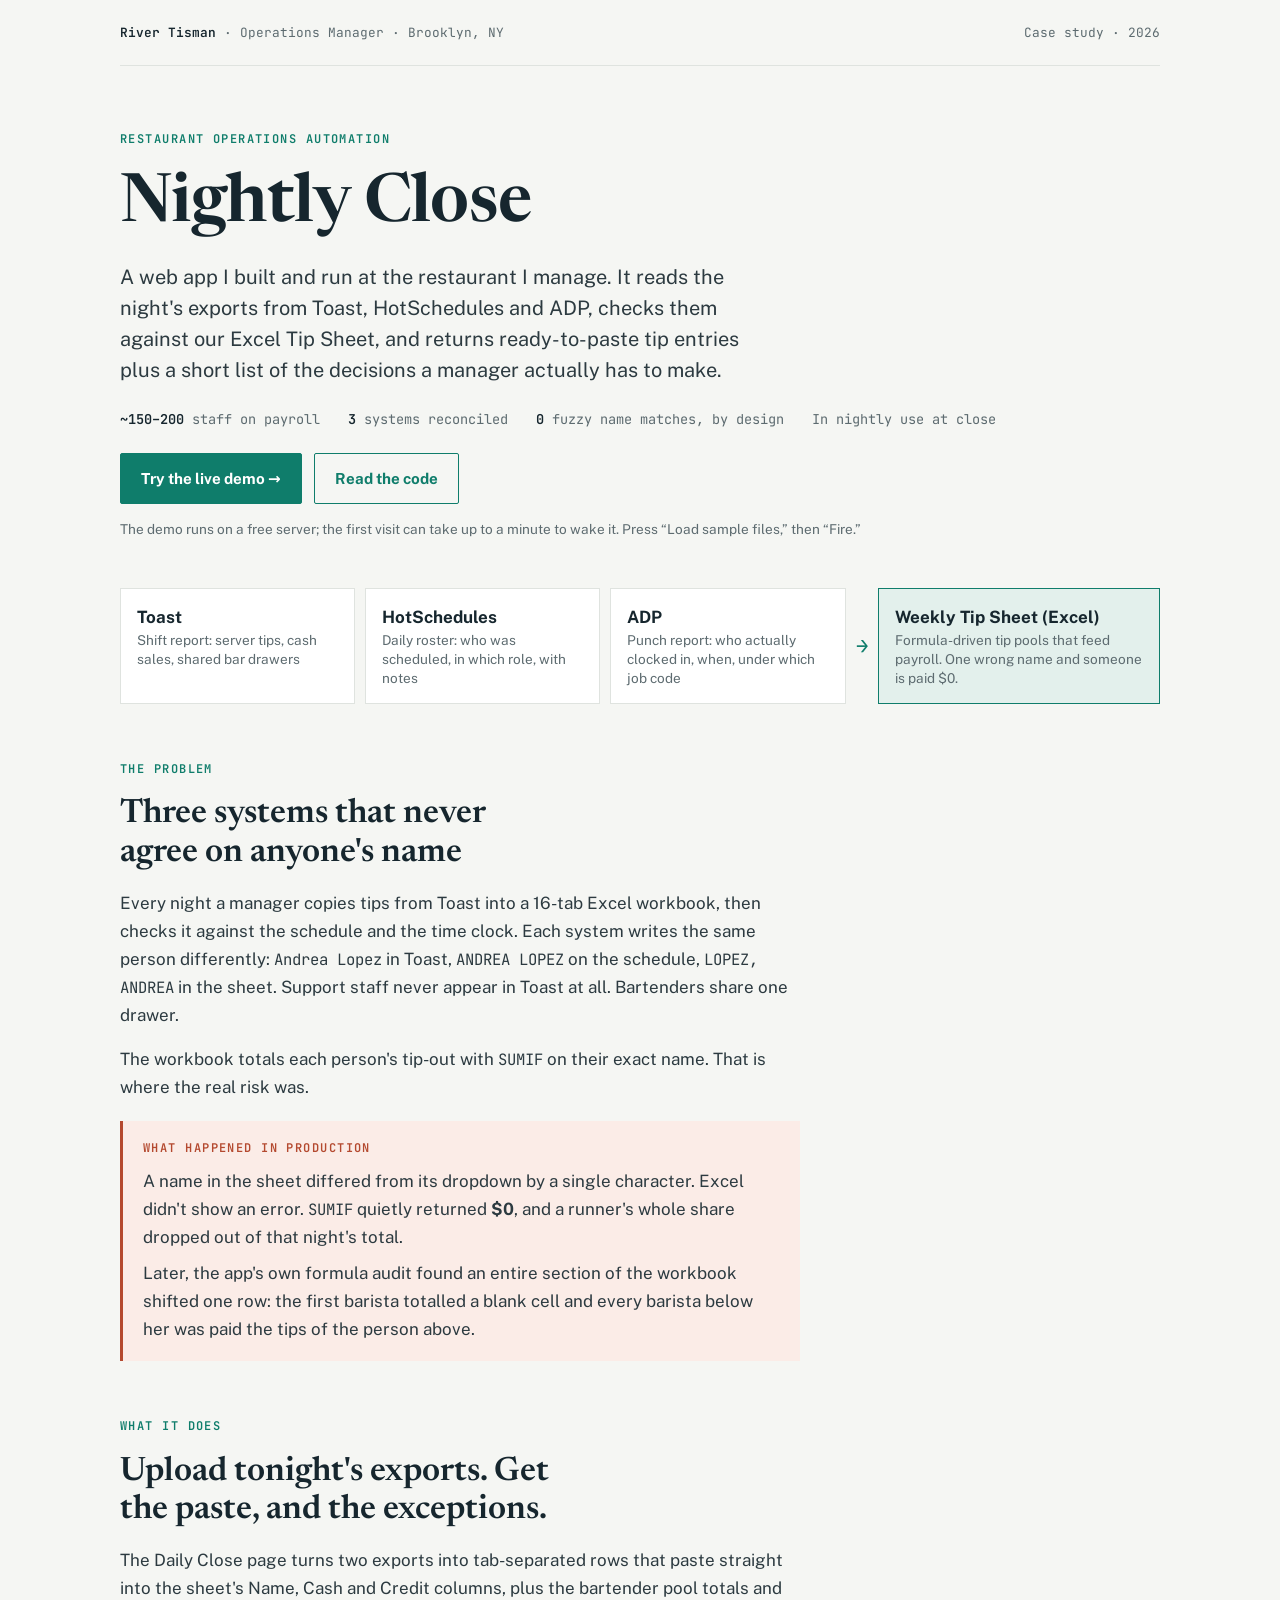
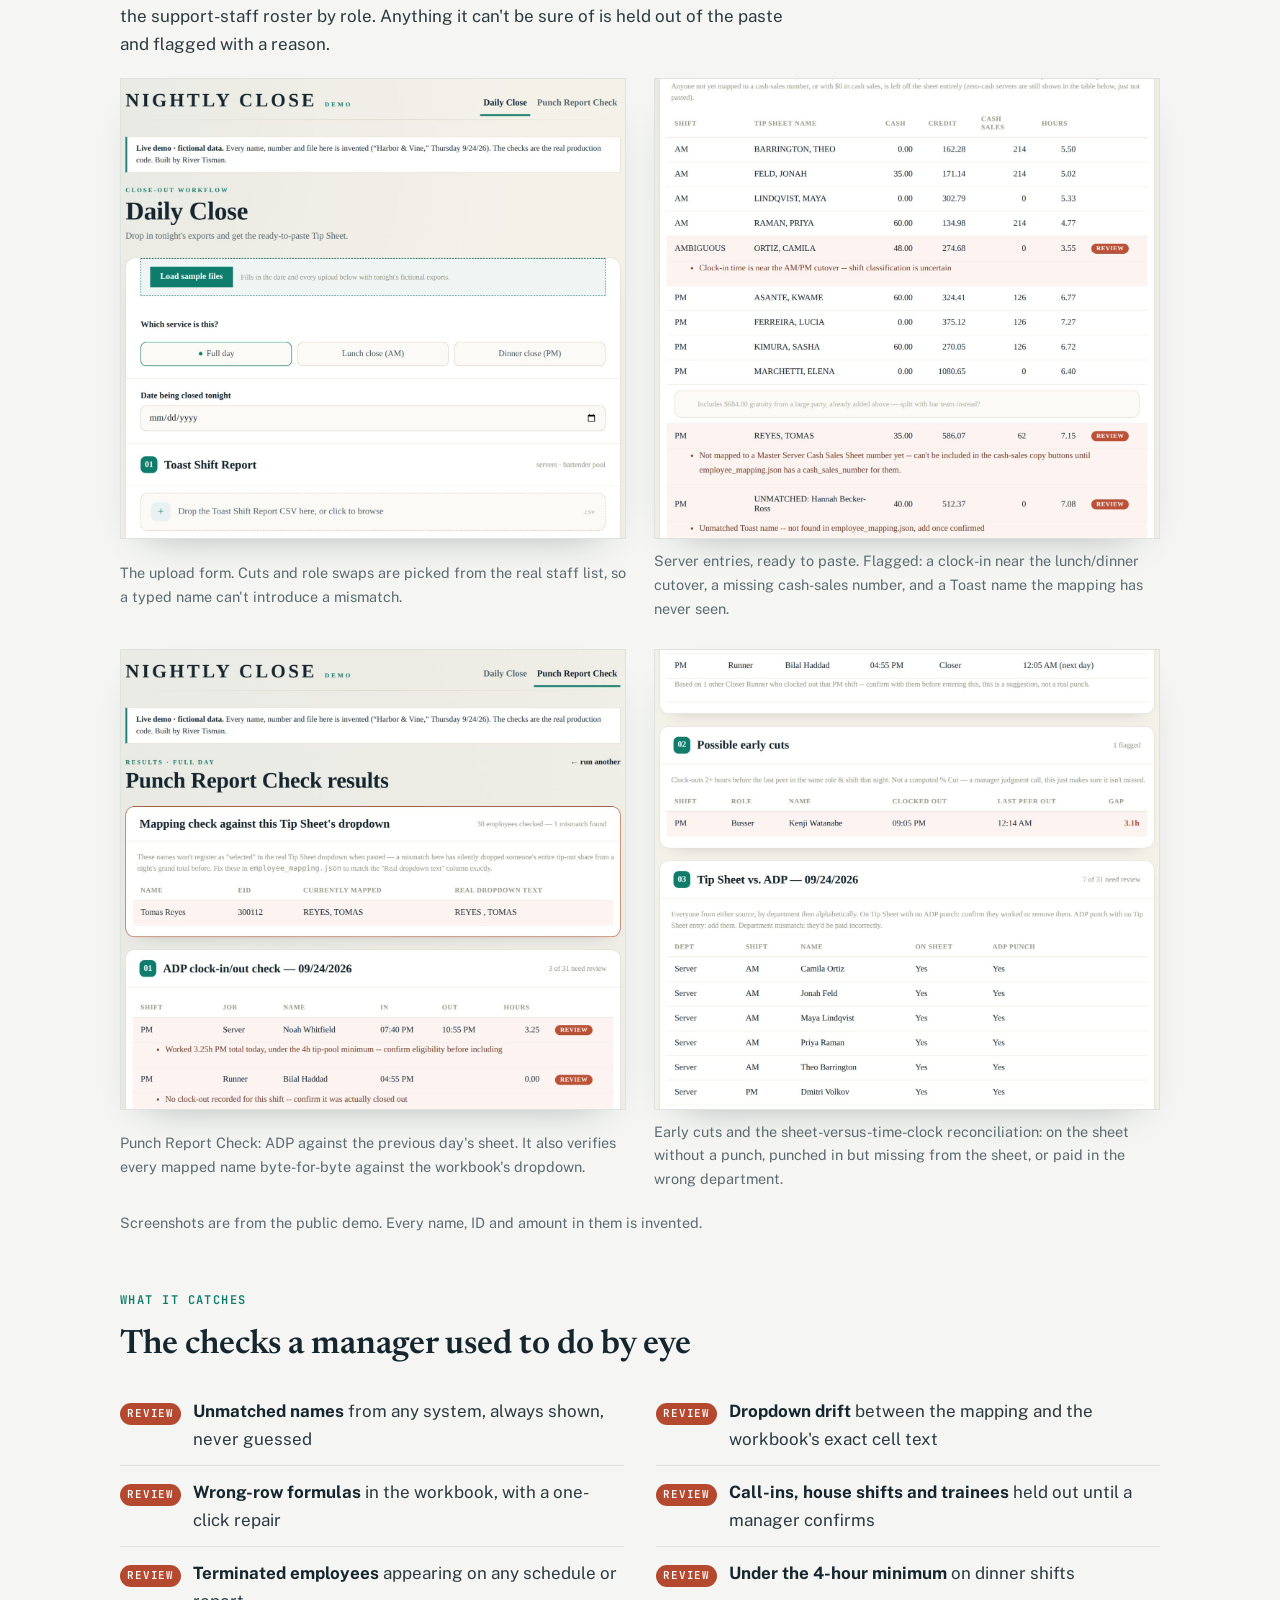
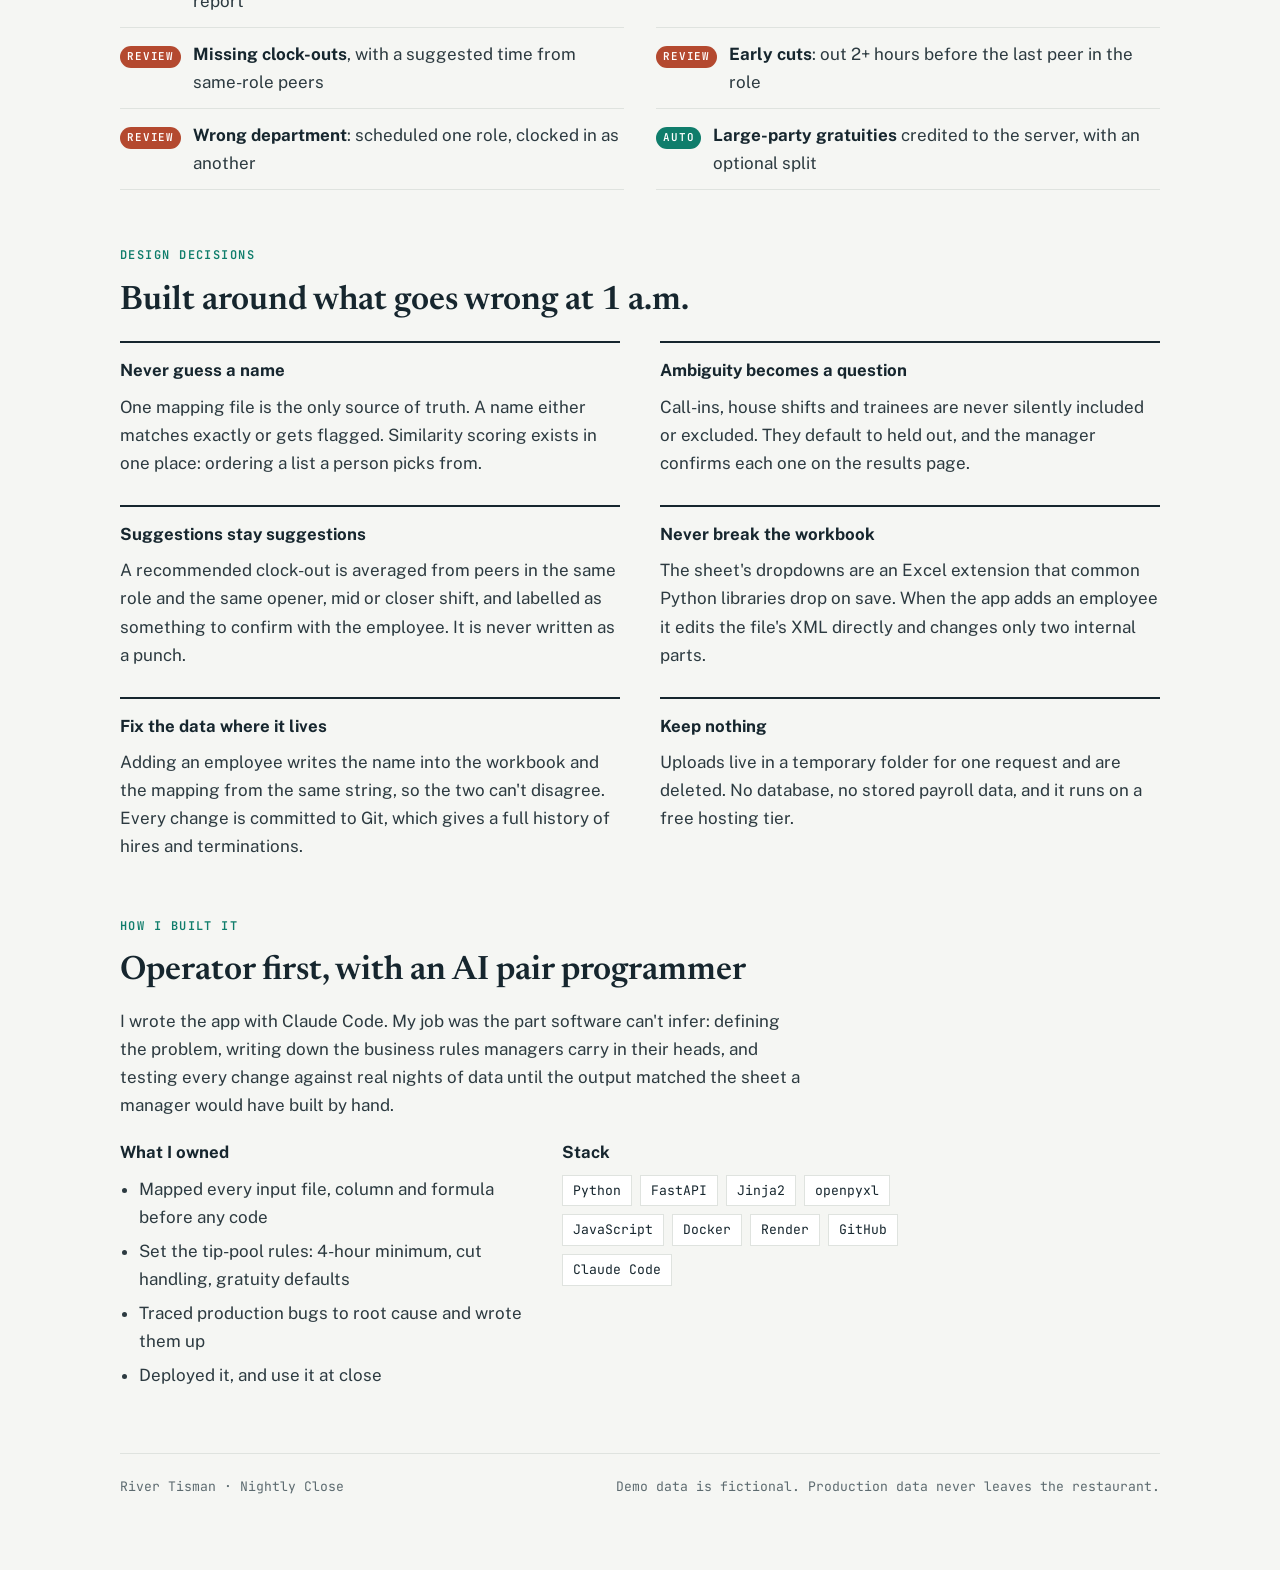
==== index.html @ f4ee2cba "Add Nightly Close case study page Co-Authored-By: Claude Opus 5.5 <noreply@anthropic.com> Claude-Ses" ====
<!doctype html>
<html lang="en">
<head>
<meta charset="utf-8">
<meta name="viewport" content="width=device-width, initial-scale=1">
<title>River Tisman</title>
<meta http-equiv="refresh" content="0; url=/nightly-close/">
<link rel="canonical" href="https://rivertisman.github.io/nightly-close/">
</head>
<body style="font-family:system-ui,sans-serif;padding:24px">
<p><a href="/nightly-close/">Nightly Close: case study by River Tisman</a></p>
</body>
</html>
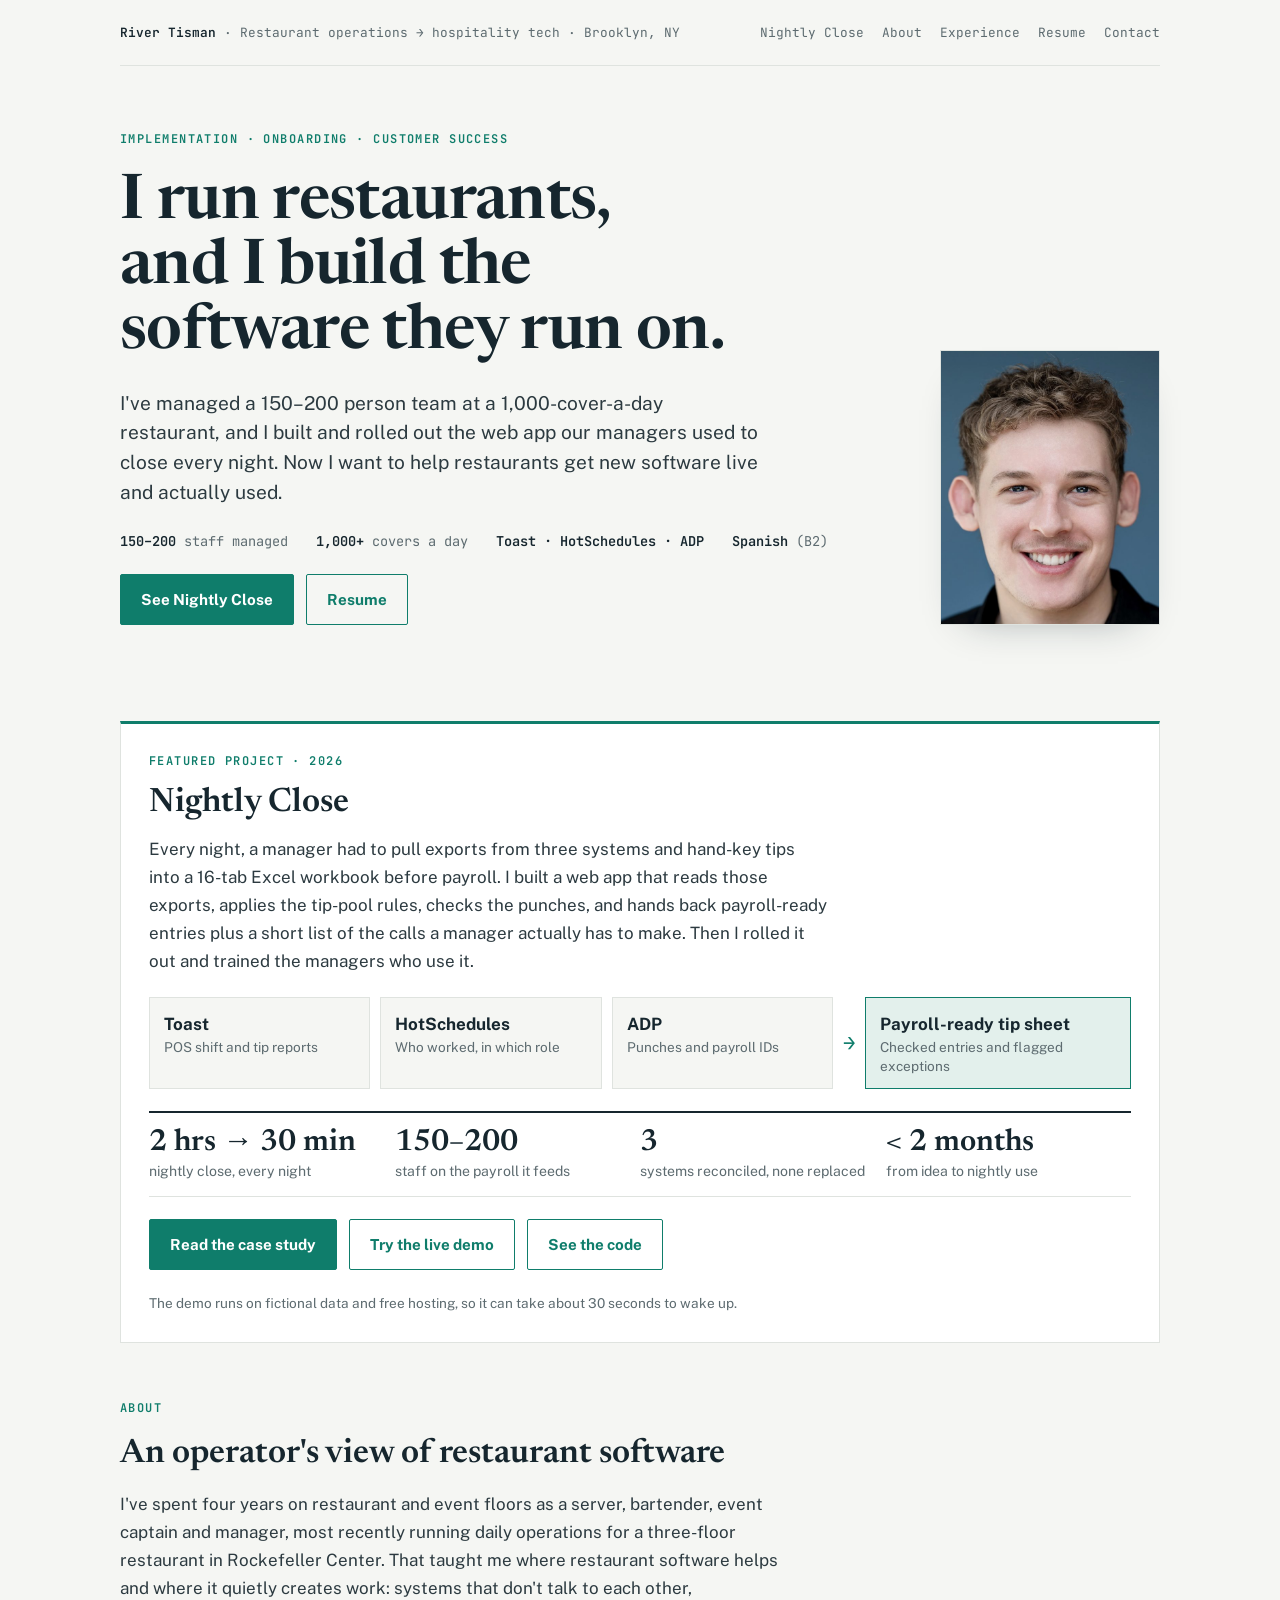
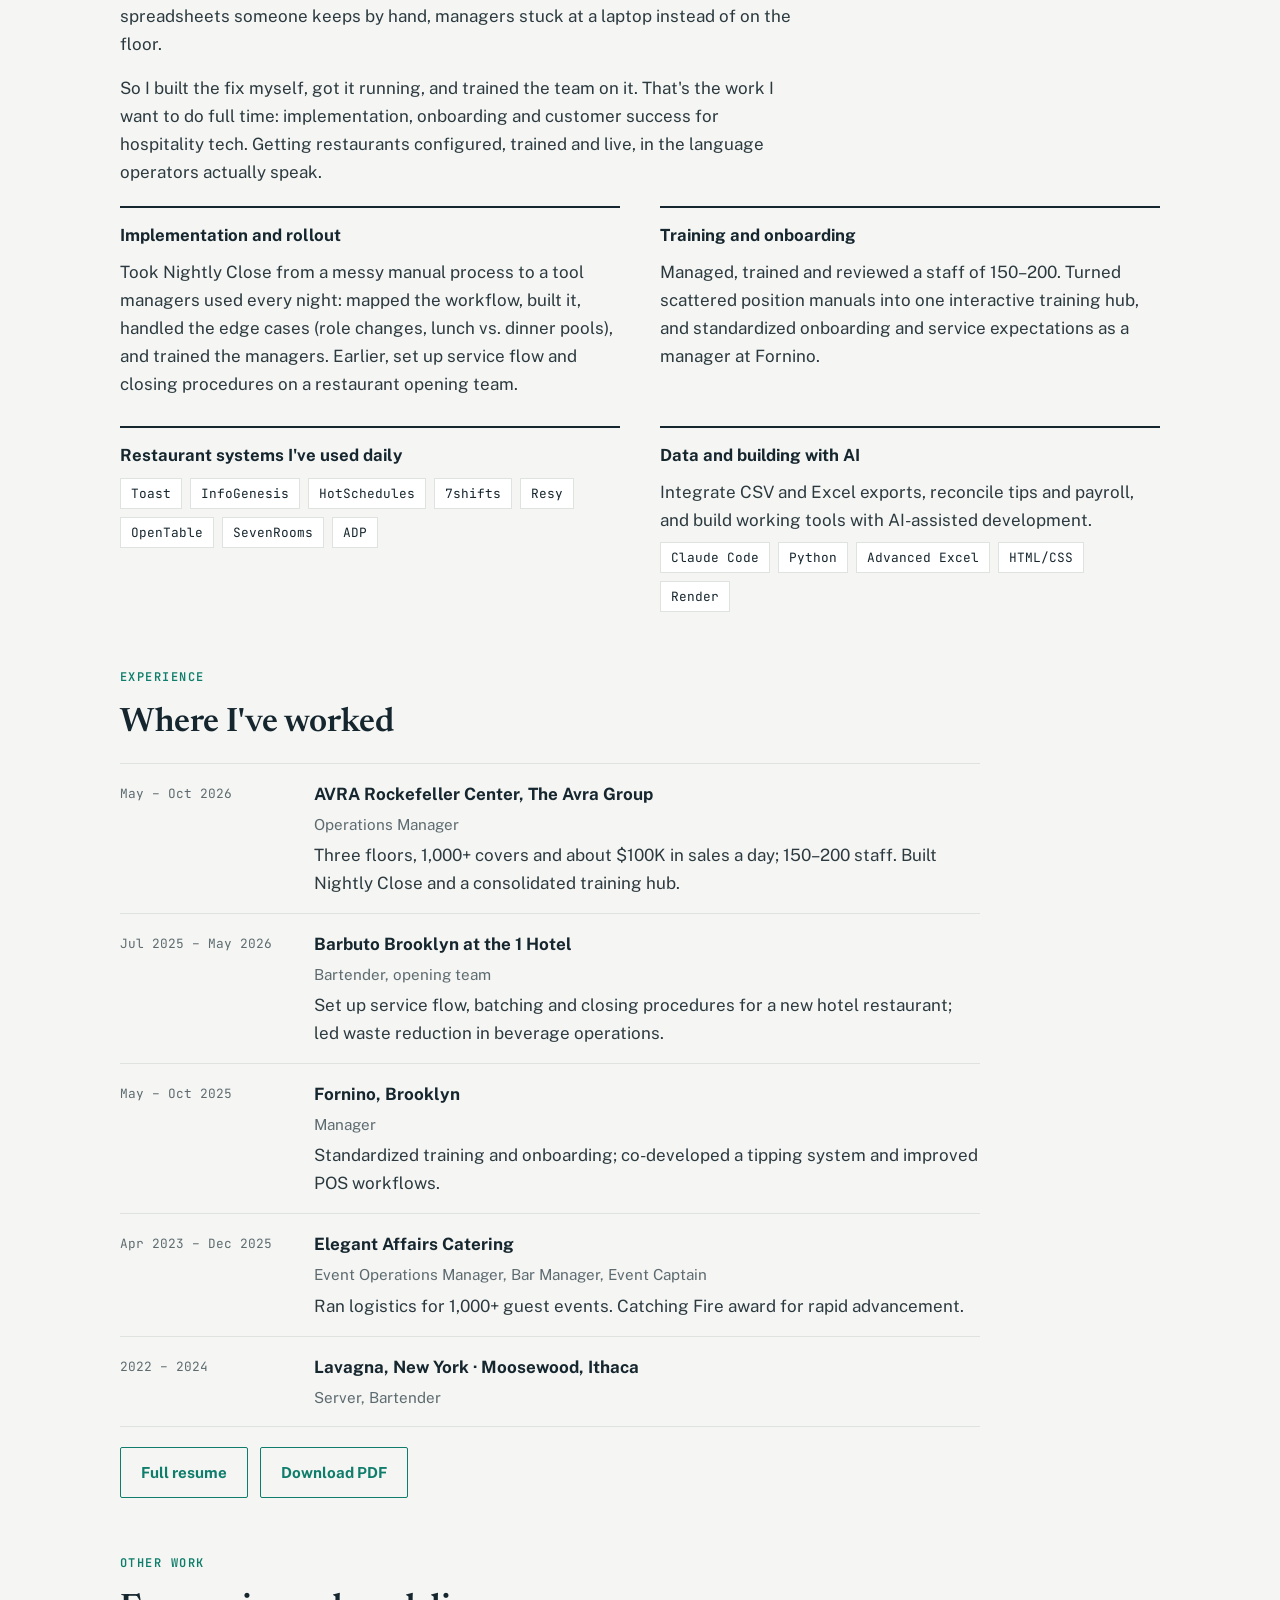
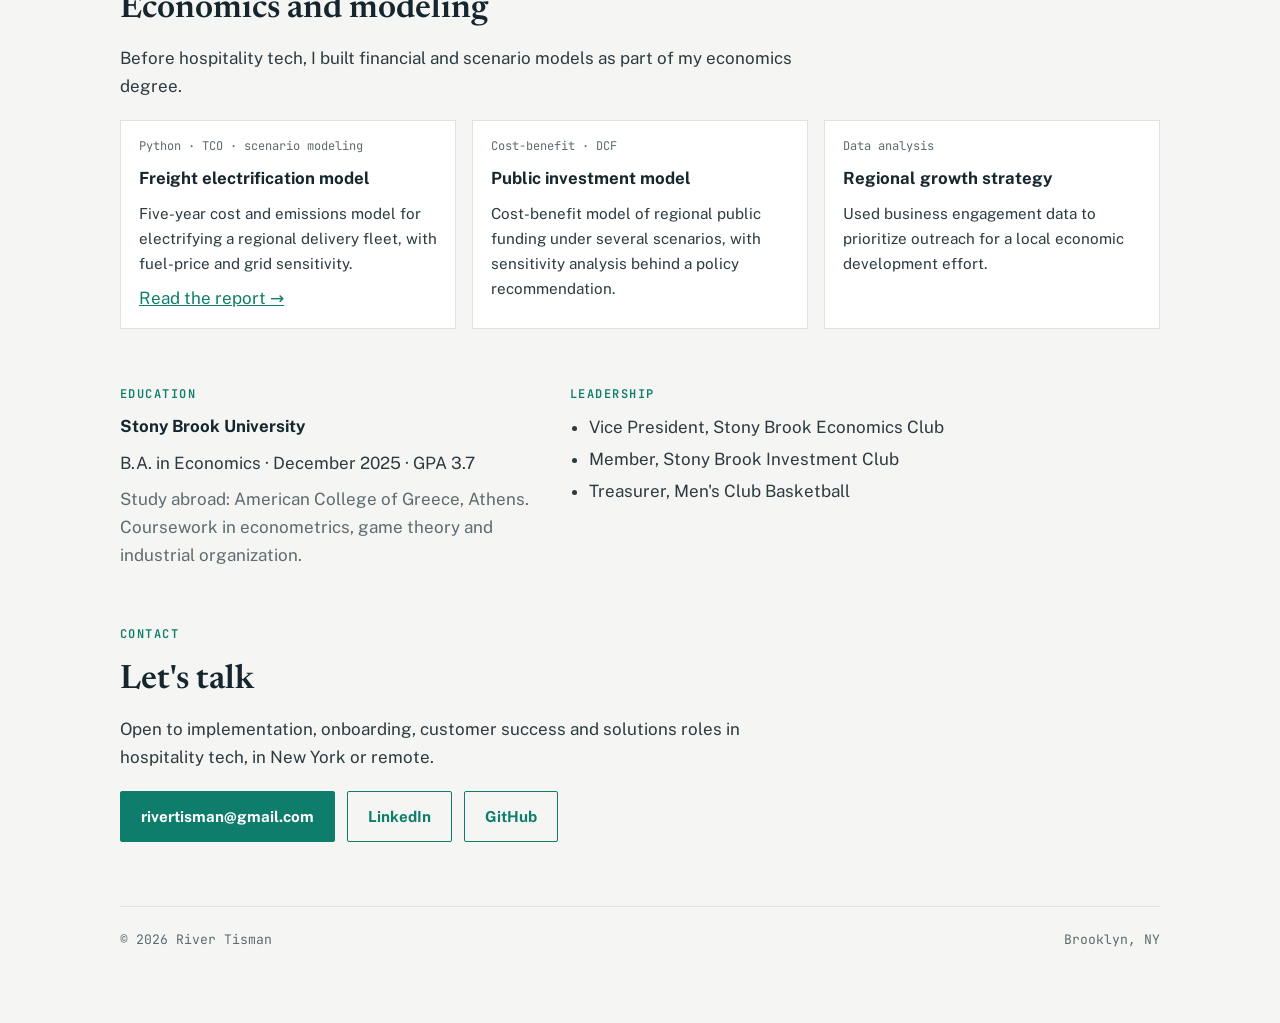
==== commit f0987e45: "Relaunch rivertisman.com for hospitality tech New homepage featuring Nightly Close, condensed experi" ====
--- a/index.html
+++ b/index.html
@@ -2,12 +2,208 @@
 <html lang="en">
 <head>
 <meta charset="utf-8">
-<meta name="viewport" content="width=device-width, initial-scale=1">
-<title>River Tisman</title>
-<meta http-equiv="refresh" content="0; url=/nightly-close/">
-<link rel="canonical" href="https://rivertisman.github.io/nightly-close/">
+<meta name="viewport" content="width=device-width, initial-scale=1, viewport-fit=cover">
+<title>River Tisman · Hospitality tech implementation</title>
+<meta name="description" content="River Tisman: restaurant operations manager who builds the software the team runs on. Featured project: Nightly Close, which ties Toast, HotSchedules and ADP to automate the nightly close and payroll.">
+<meta name="author" content="River Tisman">
+<link rel="canonical" href="https://rivertisman.com/">
+<meta property="og:title" content="River Tisman · Hospitality tech implementation">
+<meta property="og:description" content="Restaurant operator who builds the software the floor runs on. Featured: Nightly Close (Toast + HotSchedules + ADP, 2 hours to 30 minutes).">
+<meta property="og:type" content="website">
+<meta property="og:url" content="https://rivertisman.com/">
+<meta property="og:image" content="https://rivertisman.com/nightly-close/img/og.jpg">
+<meta name="twitter:card" content="summary_large_image">
+<link rel="icon" href="data:image/svg+xml,%3Csvg xmlns='http://www.w3.org/2000/svg' viewBox='0 0 32 32'%3E%3Crect width='32' height='32' rx='6' fill='%230f7d6b'/%3E%3Ctext x='16' y='22' font-family='Georgia,serif' font-size='16' font-weight='700' text-anchor='middle' fill='white'%3ERT%3C/text%3E%3C/svg%3E">
+<link rel="preconnect" href="https://fonts.googleapis.com">
+<link rel="stylesheet" href="https://fonts.googleapis.com/css2?family=Newsreader:opsz,wght@6..72,500;6..72,600&family=Public+Sans:wght@400;500;600;700&family=JetBrains+Mono:wght@400;600&display=swap">
+<link rel="stylesheet" href="/assets/site.css">
 </head>
-<body style="font-family:system-ui,sans-serif;padding:24px">
-<p><a href="/nightly-close/">Nightly Close: case study by River Tisman</a></p>
+<body>
+<div class="wrap">
+  <div class="masthead">
+    <a class="home" href="/"><strong>River Tisman</strong> · Restaurant operations → hospitality tech · Brooklyn, NY</a>
+    <nav aria-label="Sections">
+      <a href="#nightly-close">Nightly Close</a>
+      <a href="#about">About</a>
+      <a href="#experience">Experience</a>
+      <a href="/resume.html">Resume</a>
+      <a href="#contact">Contact</a>
+    </nav>
+  </div>
+
+  <header class="hero">
+    <div class="hero-text">
+      <span class="label">Implementation · Onboarding · Customer success</span>
+      <h1>I run restaurants, and I build the software they run on.</h1>
+      <p class="lede">I've managed a 150–200 person team at a 1,000-cover-a-day restaurant, and I built and rolled out the web app our managers used to close every night. Now I want to help restaurants get new software live and actually used.</p>
+      <div class="facts">
+        <span><b>150–200</b> staff managed</span>
+        <span><b>1,000+</b> covers a day</span>
+        <span><b>Toast · HotSchedules · ADP</b></span>
+        <span><b>Spanish</b> (B2)</span>
+      </div>
+      <div class="actions">
+        <a class="btn primary" href="#nightly-close">See Nightly Close</a>
+        <a class="btn secondary" href="/resume.html">Resume</a>
+      </div>
+    </div>
+    <figure class="portrait">
+      <img src="/img/profile.jpg" alt="River Tisman" width="640" height="960">
+    </figure>
+  </header>
+
+  <section id="nightly-close" aria-labelledby="nc-title">
+    <div class="feature">
+      <div class="col" style="display:grid;gap:12px">
+        <span class="label">Featured project · 2026</span>
+        <h2 id="nc-title">Nightly Close</h2>
+        <p>Every night, a manager had to pull exports from three systems and hand-key tips into a 16-tab Excel workbook before payroll. I built a web app that reads those exports, applies the tip-pool rules, checks the punches, and hands back payroll-ready entries plus a short list of the calls a manager actually has to make. Then I rolled it out and trained the managers who use it.</p>
+      </div>
+      <div class="pipeline" aria-label="Data flow: Toast, HotSchedules and ADP into the payroll tip sheet">
+        <div class="src"><div class="sys">Toast</div><div class="what">POS shift and tip reports</div></div>
+        <div class="src"><div class="sys">HotSchedules</div><div class="what">Who worked, in which role</div></div>
+        <div class="src"><div class="sys">ADP</div><div class="what">Punches and payroll IDs</div></div>
+        <div class="arrow" aria-hidden="true">→</div>
+        <div class="dest"><div class="sys">Payroll-ready tip sheet</div><div class="what">Checked entries and flagged exceptions</div></div>
+      </div>
+      <div class="stats">
+        <div><b>2 hrs → 30 min</b><span>nightly close, every night</span></div>
+        <div><b>150–200</b><span>staff on the payroll it feeds</span></div>
+        <div><b>3</b><span>systems reconciled, none replaced</span></div>
+        <div><b>&lt; 2 months</b><span>from idea to nightly use</span></div>
+      </div>
+      <div class="actions">
+        <a class="btn primary" href="/nightly-close/">Read the case study</a>
+        <a class="btn secondary" href="https://nightly-close-demo.onrender.com" target="_blank" rel="noopener">Try the live demo</a>
+        <a class="btn secondary" href="https://github.com/RiverTisman/nightly-close-demo" target="_blank" rel="noopener">See the code</a>
+      </div>
+      <p class="muted" style="font-size:0.85rem">The demo runs on fictional data and free hosting, so it can take about 30 seconds to wake up.</p>
+    </div>
+  </section>
+
+  <section id="about" aria-labelledby="about-title">
+    <div class="col">
+      <span class="label">About</span>
+      <h2 id="about-title">An operator's view of restaurant software</h2>
+      <p>I've spent four years on restaurant and event floors as a server, bartender, event captain and manager, most recently running daily operations for a three-floor restaurant in Rockefeller Center. That taught me where restaurant software helps and where it quietly creates work: systems that don't talk to each other, spreadsheets someone keeps by hand, managers stuck at a laptop instead of on the floor.</p>
+      <p>So I built the fix myself, got it running, and trained the team on it. That's the work I want to do full time: implementation, onboarding and customer success for hospitality tech. Getting restaurants configured, trained and live, in the language operators actually speak.</p>
+    </div>
+    <div class="bring">
+      <div>
+        <h3>Implementation and rollout</h3>
+        <p>Took Nightly Close from a messy manual process to a tool managers used every night: mapped the workflow, built it, handled the edge cases (role changes, lunch vs. dinner pools), and trained the managers. Earlier, set up service flow and closing procedures on a restaurant opening team.</p>
+      </div>
+      <div>
+        <h3>Training and onboarding</h3>
+        <p>Managed, trained and reviewed a staff of 150–200. Turned scattered position manuals into one interactive training hub, and standardized onboarding and service expectations as a manager at Fornino.</p>
+      </div>
+      <div>
+        <h3>Restaurant systems I've used daily</h3>
+        <div class="stack"><span>Toast</span><span>InfoGenesis</span><span>HotSchedules</span><span>7shifts</span><span>Resy</span><span>OpenTable</span><span>SevenRooms</span><span>ADP</span></div>
+      </div>
+      <div>
+        <h3>Data and building with AI</h3>
+        <p>Integrate CSV and Excel exports, reconcile tips and payroll, and build working tools with AI-assisted development.</p>
+        <div class="stack"><span>Claude Code</span><span>Python</span><span>Advanced Excel</span><span>HTML/CSS</span><span>Render</span></div>
+      </div>
+    </div>
+  </section>
+
+  <section id="experience" aria-labelledby="exp-title">
+    <div class="col">
+      <span class="label">Experience</span>
+      <h2 id="exp-title">Where I've worked</h2>
+    </div>
+    <ul class="jobs">
+      <li>
+        <span class="when">May – Oct 2026</span>
+        <div class="what"><b>AVRA Rockefeller Center, The Avra Group</b><span class="role">Operations Manager</span><p>Three floors, 1,000+ covers and about $100K in sales a day; 150–200 staff. Built Nightly Close and a consolidated training hub.</p></div>
+      </li>
+      <li>
+        <span class="when">Jul 2025 – May 2026</span>
+        <div class="what"><b>Barbuto Brooklyn at the 1 Hotel</b><span class="role">Bartender, opening team</span><p>Set up service flow, batching and closing procedures for a new hotel restaurant; led waste reduction in beverage operations.</p></div>
+      </li>
+      <li>
+        <span class="when">May – Oct 2025</span>
+        <div class="what"><b>Fornino, Brooklyn</b><span class="role">Manager</span><p>Standardized training and onboarding; co-developed a tipping system and improved POS workflows.</p></div>
+      </li>
+      <li>
+        <span class="when">Apr 2023 – Dec 2025</span>
+        <div class="what"><b>Elegant Affairs Catering</b><span class="role">Event Operations Manager, Bar Manager, Event Captain</span><p>Ran logistics for 1,000+ guest events. Catching Fire award for rapid advancement.</p></div>
+      </li>
+      <li>
+        <span class="when">2022 – 2024</span>
+        <div class="what"><b>Lavagna, New York · Moosewood, Ithaca</b><span class="role">Server, Bartender</span></div>
+      </li>
+    </ul>
+    <div class="actions">
+      <a class="btn secondary" href="/resume.html">Full resume</a>
+      <a class="btn secondary" href="/River-Tisman-Resume.pdf" download>Download PDF</a>
+    </div>
+  </section>
+
+  <section id="other-work" aria-labelledby="other-title">
+    <div class="col">
+      <span class="label">Other work</span>
+      <h2 id="other-title">Economics and modeling</h2>
+      <p>Before hospitality tech, I built financial and scenario models as part of my economics degree.</p>
+    </div>
+    <div class="cards">
+      <div>
+        <span class="tag">Python · TCO · scenario modeling</span>
+        <h3>Freight electrification model</h3>
+        <p>Five-year cost and emissions model for electrifying a regional delivery fleet, with fuel-price and grid sensitivity.</p>
+        <a href="/oatly-freight-model.html">Read the report →</a>
+      </div>
+      <div>
+        <span class="tag">Cost-benefit · DCF</span>
+        <h3>Public investment model</h3>
+        <p>Cost-benefit model of regional public funding under several scenarios, with sensitivity analysis behind a policy recommendation.</p>
+      </div>
+      <div>
+        <span class="tag">Data analysis</span>
+        <h3>Regional growth strategy</h3>
+        <p>Used business engagement data to prioritize outreach for a local economic development effort.</p>
+      </div>
+    </div>
+  </section>
+
+  <section id="education" aria-labelledby="edu-title">
+    <div class="two">
+      <div>
+        <span class="label">Education</span>
+        <h3 id="edu-title">Stony Brook University</h3>
+        <p>B.A. in Economics · December 2025 · GPA 3.7</p>
+        <p class="muted">Study abroad: American College of Greece, Athens. Coursework in econometrics, game theory and industrial organization.</p>
+      </div>
+      <div>
+        <span class="label">Leadership</span>
+        <ul>
+          <li>Vice President, Stony Brook Economics Club</li>
+          <li>Member, Stony Brook Investment Club</li>
+          <li>Treasurer, Men's Club Basketball</li>
+        </ul>
+      </div>
+    </div>
+  </section>
+
+  <section id="contact" aria-labelledby="contact-title">
+    <div class="col">
+      <span class="label">Contact</span>
+      <h2 id="contact-title">Let's talk</h2>
+      <p>Open to implementation, onboarding, customer success and solutions roles in hospitality tech, in New York or remote.</p>
+    </div>
+    <div class="actions">
+      <a class="btn primary" href="mailto:rivertisman@gmail.com">rivertisman@gmail.com</a>
+      <a class="btn secondary" href="https://www.linkedin.com/in/rtisman/" target="_blank" rel="noopener">LinkedIn</a>
+      <a class="btn secondary" href="https://github.com/RiverTisman" target="_blank" rel="noopener">GitHub</a>
+    </div>
+  </section>
+
+  <footer>
+    <span>© 2026 River Tisman</span>
+    <span>Brooklyn, NY</span>
+  </footer>
+</div>
 </body>
 </html>
--- a/assets/site.css
+++ b/assets/site.css
@@ -0,0 +1,211 @@
+/* Shared styles for rivertisman.com. Same tokens and type as the Nightly Close case study. */
+:root {
+  --paper: #f5f6f3;
+  --surface: #ffffff;
+  --ink: #16262e;
+  --body: #2c3a40;
+  --muted: #5d6b70;
+  --rule: #dfe3df;
+  --accent: #0f7d6b;
+  --accent-soft: #e3f0ec;
+  --flag: #b4492f;
+  --flag-soft: #fbece7;
+  --font-display: "Newsreader", Georgia, "Times New Roman", serif;
+  --font-body: "Public Sans", system-ui, -apple-system, "Segoe UI", sans-serif;
+  --font-mono: "JetBrains Mono", ui-monospace, "SF Mono", Menlo, Consolas, monospace;
+}
+@media (prefers-color-scheme: dark) {
+  :root:not([data-theme="light"]) {
+    --paper: #10181b; --surface: #172227; --ink: #eef3f1; --body: #c9d4d2; --muted: #8fa09f;
+    --rule: #263439; --accent: #4cc3a8; --accent-soft: #15332d; --flag: #ec8a6f; --flag-soft: #3a2119;
+    color-scheme: dark;
+  }
+}
+:root[data-theme="dark"] {
+  --paper: #10181b; --surface: #172227; --ink: #eef3f1; --body: #c9d4d2; --muted: #8fa09f;
+  --rule: #263439; --accent: #4cc3a8; --accent-soft: #15332d; --flag: #ec8a6f; --flag-soft: #3a2119;
+  color-scheme: dark;
+}
+
+* { box-sizing: border-box; }
+html { scroll-behavior: smooth; }
+body {
+  margin: 0;
+  background: var(--paper);
+  color: var(--body);
+  font-family: var(--font-body);
+  font-size: 1.0625rem;
+  line-height: 1.65;
+  padding-inline: 20px;
+  padding-block: 0 72px;
+}
+.wrap { max-width: 1040px; margin: 0 auto; }
+.col { max-width: 680px; }
+
+h1, h2, h3 { color: var(--ink); text-wrap: balance; margin: 0; }
+h1 { font-family: var(--font-display); font-weight: 600; font-size: clamp(2.4rem, 5.5vw, 3.9rem); line-height: 1.04; letter-spacing: -0.01em; }
+h2 { font-family: var(--font-display); font-weight: 600; font-size: clamp(1.6rem, 3vw, 2.1rem); line-height: 1.15; }
+h3 { font-size: 1.05rem; font-weight: 700; }
+p { margin: 0; }
+a { color: var(--accent); }
+a:focus-visible, button:focus-visible { outline: 2px solid var(--accent); outline-offset: 3px; }
+
+.label {
+  font-family: var(--font-mono);
+  font-size: 0.75rem;
+  letter-spacing: 0.12em;
+  text-transform: uppercase;
+  color: var(--accent);
+  font-weight: 600;
+}
+.muted { color: var(--muted); }
+.mono { font-family: var(--font-mono); font-size: 0.92em; }
+
+/* Masthead */
+.masthead {
+  display: flex; justify-content: space-between; align-items: baseline; gap: 10px 20px; flex-wrap: wrap;
+  padding-block: 22px; border-bottom: 1px solid var(--rule);
+  font-family: var(--font-mono); font-size: 0.8rem; color: var(--muted);
+}
+.masthead strong { color: var(--ink); font-weight: 600; }
+.masthead a.home { color: inherit; text-decoration: none; }
+.masthead nav { display: flex; flex-wrap: wrap; gap: 6px 18px; }
+.masthead nav a { color: var(--muted); text-decoration: none; }
+.masthead nav a:hover { color: var(--accent); }
+
+/* Hero */
+.hero { display: grid; grid-template-columns: minmax(0, 1fr) 220px; gap: 40px; align-items: end; padding-block: 64px 40px; }
+.hero-text { display: grid; gap: 22px; }
+.hero .lede { font-size: 1.2rem; line-height: 1.55; max-width: 640px; }
+.portrait { margin: 0; }
+.portrait img {
+  width: 100%; aspect-ratio: 4 / 5; object-fit: cover; object-position: center 30%; display: block;
+  border: 1px solid var(--rule); background: var(--surface);
+  box-shadow: 0 18px 40px -28px rgba(22, 38, 46, 0.45);
+}
+@media (max-width: 760px) {
+  .hero { grid-template-columns: 1fr; gap: 28px; padding-block: 44px 28px; }
+  .portrait { order: -1; max-width: 140px; }
+}
+.facts { display: flex; flex-wrap: wrap; gap: 10px 28px; font-family: var(--font-mono); font-size: 0.85rem; color: var(--muted); }
+.facts span b { color: var(--ink); font-weight: 600; }
+.actions { display: flex; flex-wrap: wrap; gap: 12px; }
+.btn {
+  display: inline-flex; align-items: center; gap: 8px;
+  padding: 12px 20px; font-weight: 700; font-size: 0.95rem; text-decoration: none;
+  border: 1.5px solid var(--accent); border-radius: 2px; background: none; font-family: inherit; cursor: pointer;
+}
+.btn.primary { background: var(--accent); color: var(--surface); }
+.btn.secondary { color: var(--accent); }
+
+section { padding-block: 56px 0; display: grid; gap: 20px; }
+section > .col { display: grid; gap: 16px; }
+
+/* Featured project */
+.feature {
+  background: var(--surface); border: 1px solid var(--rule); border-top: 3px solid var(--accent);
+  padding: 28px; display: grid; gap: 22px;
+}
+.pipeline {
+  display: grid; grid-template-columns: repeat(3, minmax(0, 1fr)) auto minmax(0, 1.2fr);
+  align-items: stretch; gap: 10px;
+}
+.src, .dest { background: var(--paper); border: 1px solid var(--rule); padding: 12px 14px; min-width: 0; }
+.src .sys, .dest .sys { font-weight: 700; color: var(--ink); }
+.src .what, .dest .what { font-size: 0.85rem; color: var(--muted); line-height: 1.4; }
+.dest { border-color: var(--accent); background: var(--accent-soft); }
+.arrow { display: grid; place-items: center; font-family: var(--font-mono); color: var(--accent); font-size: 1.3rem; }
+@media (max-width: 760px) {
+  .feature { padding: 20px; }
+  .pipeline { grid-template-columns: 1fr; }
+  .arrow { transform: rotate(90deg); padding-block: 2px; }
+}
+
+.stats { display: flex; flex-wrap: wrap; border-top: 2px solid var(--ink); border-bottom: 1px solid var(--rule); }
+.stats > div { flex: 1 1 140px; padding: 14px 20px 14px 0; display: grid; gap: 2px; min-width: 0; }
+.stats b { font-family: var(--font-display); font-size: 1.9rem; line-height: 1.1; color: var(--ink); font-weight: 600; }
+.stats span { font-size: 0.88rem; color: var(--muted); line-height: 1.4; }
+
+/* What I bring */
+.bring { display: grid; grid-template-columns: repeat(2, minmax(0, 1fr)); gap: 28px 40px; }
+.bring > div { display: grid; gap: 8px; align-content: start; border-top: 2px solid var(--ink); padding-top: 14px; min-width: 0; }
+@media (max-width: 760px) { .bring { grid-template-columns: 1fr; } }
+
+.stack { display: flex; flex-wrap: wrap; gap: 8px; }
+.stack span { font-family: var(--font-mono); font-size: 0.8rem; padding: 4px 10px; border: 1px solid var(--rule); background: var(--surface); color: var(--ink); }
+
+/* Experience, condensed */
+.jobs { list-style: none; margin: 0; padding: 0; border-top: 1px solid var(--rule); max-width: 860px; }
+.jobs li { display: grid; grid-template-columns: 170px minmax(0, 1fr); gap: 4px 24px; padding-block: 16px; border-bottom: 1px solid var(--rule); }
+.jobs .when { font-family: var(--font-mono); font-size: 0.8rem; color: var(--muted); padding-top: 3px; }
+.jobs .what { display: grid; gap: 4px; min-width: 0; }
+.jobs .what b { color: var(--ink); }
+.jobs .what .role { color: var(--muted); font-size: 0.95rem; }
+@media (max-width: 760px) { .jobs li { grid-template-columns: 1fr; } }
+
+/* Other work cards */
+.cards { display: grid; grid-template-columns: repeat(3, minmax(0, 1fr)); gap: 16px; }
+.cards > div { background: var(--surface); border: 1px solid var(--rule); padding: 16px 18px; display: grid; gap: 8px; align-content: start; min-width: 0; }
+.cards .tag { font-family: var(--font-mono); font-size: 0.75rem; color: var(--muted); }
+.cards p { font-size: 0.95rem; }
+@media (max-width: 760px) { .cards { grid-template-columns: 1fr; } }
+
+.two { display: grid; grid-template-columns: repeat(2, minmax(0, 1fr)); gap: 28px 40px; max-width: 860px; }
+.two > div { display: grid; gap: 8px; align-content: start; min-width: 0; }
+.two ul { margin: 0; padding-left: 1.1em; display: grid; gap: 4px; }
+@media (max-width: 760px) { .two { grid-template-columns: 1fr; } }
+
+/* Tables (Oatly report) */
+.table-wrap { overflow-x: auto; border: 1px solid var(--rule); background: var(--surface); }
+table { width: 100%; border-collapse: collapse; font-size: 0.95rem; min-width: 520px; }
+th, td { text-align: left; padding: 10px 14px; border-bottom: 1px solid var(--rule); }
+th { font-family: var(--font-mono); font-size: 0.75rem; letter-spacing: 0.08em; text-transform: uppercase; color: var(--muted); font-weight: 600; }
+tr:last-child td { border-bottom: 0; }
+td.neg { color: var(--flag); font-weight: 600; }
+td.pos { color: var(--accent); font-weight: 600; }
+figure { margin: 0; display: grid; gap: 10px; }
+figure img { width: 100%; height: auto; display: block; border: 1px solid var(--rule); background: #fff; }
+figcaption { font-size: 0.9rem; color: var(--muted); }
+.note { background: var(--accent-soft); border-left: 3px solid var(--accent); padding: 16px 20px; max-width: 680px; }
+
+footer { margin-top: 64px; padding-top: 22px; border-top: 1px solid var(--rule); display: flex; flex-wrap: wrap; justify-content: space-between; gap: 12px; font-family: var(--font-mono); font-size: 0.82rem; color: var(--muted); }
+footer a { color: var(--muted); }
+
+/* Resume page */
+.resume { background: var(--surface); border: 1px solid var(--rule); padding: 44px 48px; max-width: 860px; display: grid; gap: 26px; margin-top: 40px; }
+.resume header { display: grid; gap: 6px; }
+.resume h1 { font-size: 2.4rem; }
+.resume .contact { font-family: var(--font-mono); font-size: 0.8rem; color: var(--muted); display: flex; flex-wrap: wrap; gap: 4px 16px; }
+.resume .contact a { color: var(--muted); }
+.resume h2 { font-family: var(--font-mono); font-size: 0.75rem; letter-spacing: 0.12em; text-transform: uppercase; color: var(--accent); border-bottom: 1px solid var(--rule); padding-bottom: 6px; }
+.resume .block { display: grid; gap: 14px; }
+.resume .item { display: grid; gap: 4px; }
+.resume .item-head { display: flex; justify-content: space-between; gap: 4px 16px; flex-wrap: wrap; }
+.resume .item-head b { color: var(--ink); }
+.resume .item-head span { font-family: var(--font-mono); font-size: 0.8rem; color: var(--muted); }
+.resume .sub { color: var(--muted); font-size: 0.95rem; }
+.resume ul { margin: 2px 0 0; padding-left: 1.1em; display: grid; gap: 3px; font-size: 0.97rem; }
+.resume dl { margin: 0; display: grid; grid-template-columns: 150px minmax(0, 1fr); gap: 6px 16px; font-size: 0.97rem; }
+.resume dt { font-weight: 700; color: var(--ink); }
+.resume dd { margin: 0; }
+@media (max-width: 760px) {
+  .resume { padding: 26px 20px; }
+  .resume dl { grid-template-columns: 1fr; gap: 0 0; }
+  .resume dd { margin-bottom: 8px; }
+}
+@media print {
+  body { background: #fff; padding: 0; font-size: 9.6pt; line-height: 1.38; }
+  .masthead, .no-print, footer { display: none !important; }
+  .resume { border: 0; padding: 0; margin: 0; max-width: none; gap: 9px; }
+  .resume h1 { font-size: 21pt; }
+  .resume header { gap: 2px; }
+  .resume .contact { font-size: 8pt; }
+  .resume h2 { font-size: 7.5pt; padding-bottom: 3px; }
+  .resume .block { gap: 6px; }
+  .resume .item { gap: 1px; }
+  .resume .sub { font-size: 9pt; }
+  .resume .item-head span { font-size: 7.8pt; }
+  .resume ul { font-size: 9.4pt; gap: 1px; margin-top: 1px; }
+  .resume dl { font-size: 9.4pt; gap: 2px 14px; grid-template-columns: 120px minmax(0, 1fr); }
+  .resume a { color: inherit; }
+}
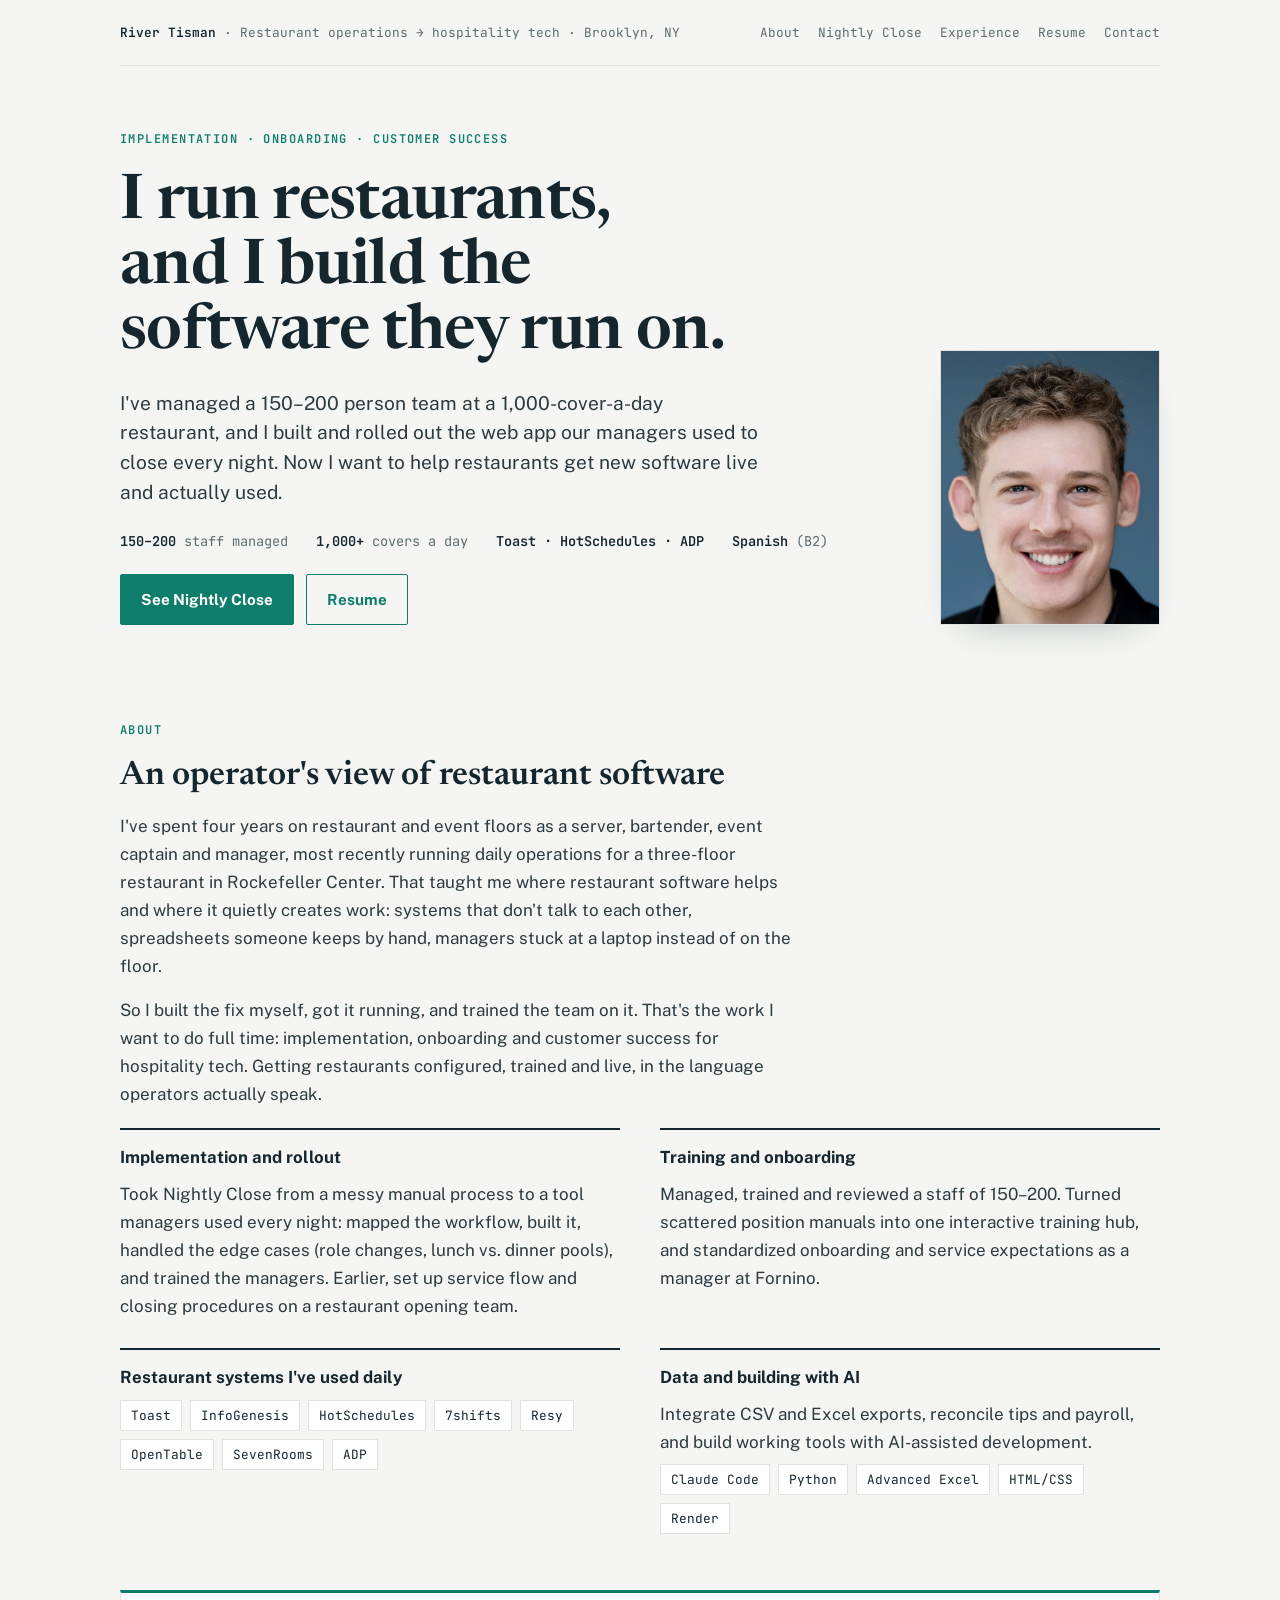
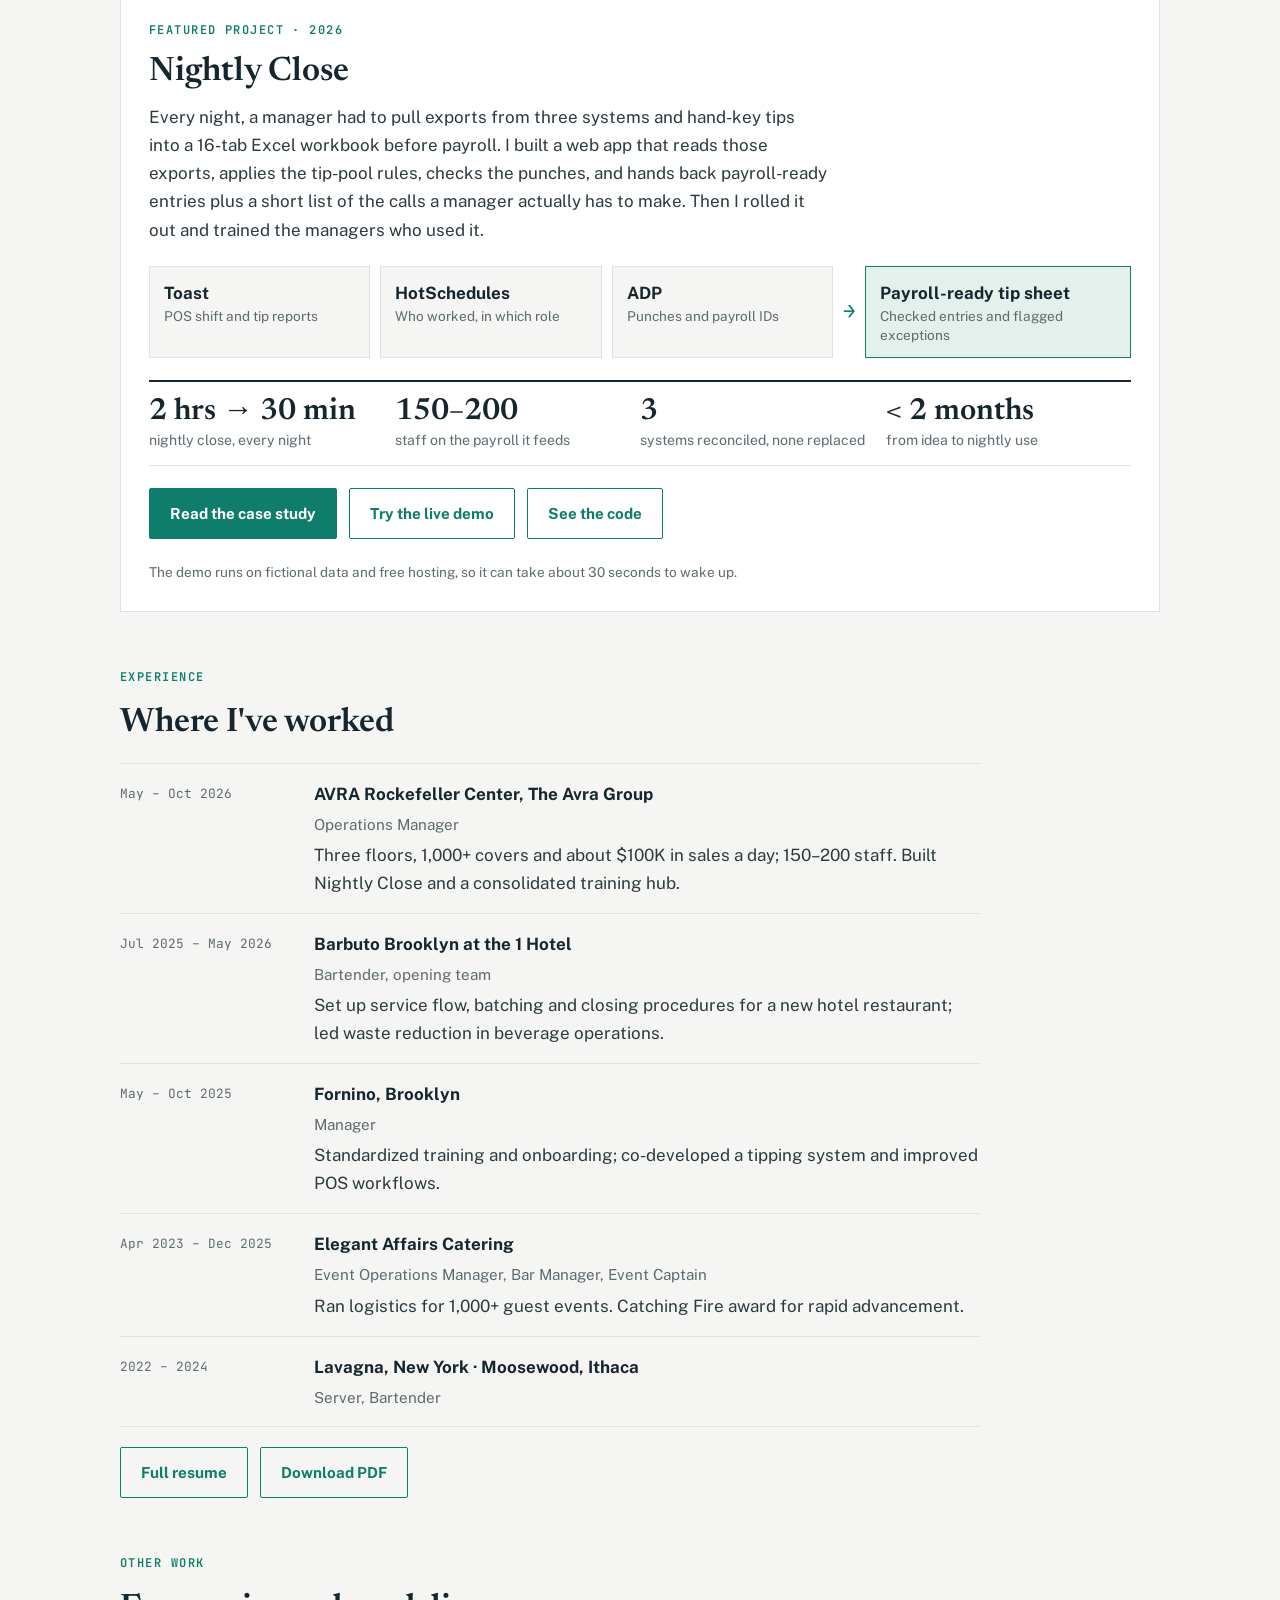
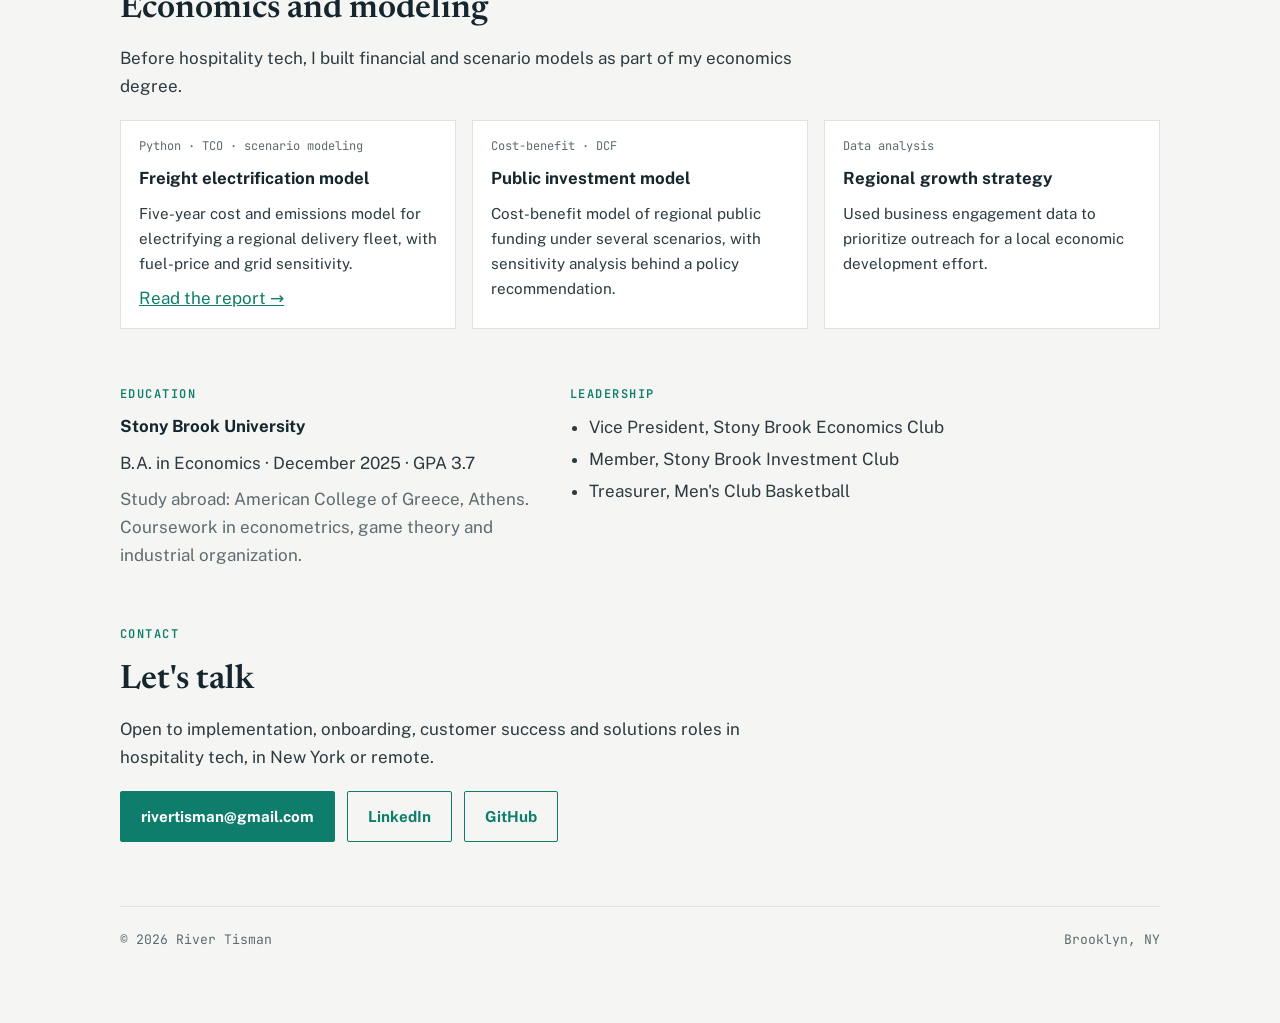
==== commit c3b2cd31: "Move About above the Nightly Close feature Co-Authored-By: Claude Opus 5.5 <noreply@anthropic.com> C" ====
--- a/index.html
+++ b/index.html
@@ -23,8 +23,8 @@
   <div class="masthead">
     <a class="home" href="/"><strong>River Tisman</strong> · Restaurant operations → hospitality tech · Brooklyn, NY</a>
     <nav aria-label="Sections">
+      <a href="#about">About</a>
       <a href="#nightly-close">Nightly Close</a>
-      <a href="#about">About</a>
       <a href="#experience">Experience</a>
       <a href="/resume.html">Resume</a>
       <a href="#contact">Contact</a>
@@ -52,12 +52,40 @@
     </figure>
   </header>
 
+  <section id="about" aria-labelledby="about-title">
+    <div class="col">
+      <span class="label">About</span>
+      <h2 id="about-title">An operator's view of restaurant software</h2>
+      <p>I've spent four years on restaurant and event floors as a server, bartender, event captain and manager, most recently running daily operations for a three-floor restaurant in Rockefeller Center. That taught me where restaurant software helps and where it quietly creates work: systems that don't talk to each other, spreadsheets someone keeps by hand, managers stuck at a laptop instead of on the floor.</p>
+      <p>So I built the fix myself, got it running, and trained the team on it. That's the work I want to do full time: implementation, onboarding and customer success for hospitality tech. Getting restaurants configured, trained and live, in the language operators actually speak.</p>
+    </div>
+    <div class="bring">
+      <div>
+        <h3>Implementation and rollout</h3>
+        <p>Took Nightly Close from a messy manual process to a tool managers used every night: mapped the workflow, built it, handled the edge cases (role changes, lunch vs. dinner pools), and trained the managers. Earlier, set up service flow and closing procedures on a restaurant opening team.</p>
+      </div>
+      <div>
+        <h3>Training and onboarding</h3>
+        <p>Managed, trained and reviewed a staff of 150–200. Turned scattered position manuals into one interactive training hub, and standardized onboarding and service expectations as a manager at Fornino.</p>
+      </div>
+      <div>
+        <h3>Restaurant systems I've used daily</h3>
+        <div class="stack"><span>Toast</span><span>InfoGenesis</span><span>HotSchedules</span><span>7shifts</span><span>Resy</span><span>OpenTable</span><span>SevenRooms</span><span>ADP</span></div>
+      </div>
+      <div>
+        <h3>Data and building with AI</h3>
+        <p>Integrate CSV and Excel exports, reconcile tips and payroll, and build working tools with AI-assisted development.</p>
+        <div class="stack"><span>Claude Code</span><span>Python</span><span>Advanced Excel</span><span>HTML/CSS</span><span>Render</span></div>
+      </div>
+    </div>
+  </section>
+
   <section id="nightly-close" aria-labelledby="nc-title">
     <div class="feature">
       <div class="col" style="display:grid;gap:12px">
         <span class="label">Featured project · 2026</span>
         <h2 id="nc-title">Nightly Close</h2>
-        <p>Every night, a manager had to pull exports from three systems and hand-key tips into a 16-tab Excel workbook before payroll. I built a web app that reads those exports, applies the tip-pool rules, checks the punches, and hands back payroll-ready entries plus a short list of the calls a manager actually has to make. Then I rolled it out and trained the managers who use it.</p>
+        <p>Every night, a manager had to pull exports from three systems and hand-key tips into a 16-tab Excel workbook before payroll. I built a web app that reads those exports, applies the tip-pool rules, checks the punches, and hands back payroll-ready entries plus a short list of the calls a manager actually has to make. Then I rolled it out and trained the managers who used it.</p>
       </div>
       <div class="pipeline" aria-label="Data flow: Toast, HotSchedules and ADP into the payroll tip sheet">
         <div class="src"><div class="sys">Toast</div><div class="what">POS shift and tip reports</div></div>
@@ -78,34 +106,6 @@
         <a class="btn secondary" href="https://github.com/RiverTisman/nightly-close-demo" target="_blank" rel="noopener">See the code</a>
       </div>
       <p class="muted" style="font-size:0.85rem">The demo runs on fictional data and free hosting, so it can take about 30 seconds to wake up.</p>
-    </div>
-  </section>
-
-  <section id="about" aria-labelledby="about-title">
-    <div class="col">
-      <span class="label">About</span>
-      <h2 id="about-title">An operator's view of restaurant software</h2>
-      <p>I've spent four years on restaurant and event floors as a server, bartender, event captain and manager, most recently running daily operations for a three-floor restaurant in Rockefeller Center. That taught me where restaurant software helps and where it quietly creates work: systems that don't talk to each other, spreadsheets someone keeps by hand, managers stuck at a laptop instead of on the floor.</p>
-      <p>So I built the fix myself, got it running, and trained the team on it. That's the work I want to do full time: implementation, onboarding and customer success for hospitality tech. Getting restaurants configured, trained and live, in the language operators actually speak.</p>
-    </div>
-    <div class="bring">
-      <div>
-        <h3>Implementation and rollout</h3>
-        <p>Took Nightly Close from a messy manual process to a tool managers used every night: mapped the workflow, built it, handled the edge cases (role changes, lunch vs. dinner pools), and trained the managers. Earlier, set up service flow and closing procedures on a restaurant opening team.</p>
-      </div>
-      <div>
-        <h3>Training and onboarding</h3>
-        <p>Managed, trained and reviewed a staff of 150–200. Turned scattered position manuals into one interactive training hub, and standardized onboarding and service expectations as a manager at Fornino.</p>
-      </div>
-      <div>
-        <h3>Restaurant systems I've used daily</h3>
-        <div class="stack"><span>Toast</span><span>InfoGenesis</span><span>HotSchedules</span><span>7shifts</span><span>Resy</span><span>OpenTable</span><span>SevenRooms</span><span>ADP</span></div>
-      </div>
-      <div>
-        <h3>Data and building with AI</h3>
-        <p>Integrate CSV and Excel exports, reconcile tips and payroll, and build working tools with AI-assisted development.</p>
-        <div class="stack"><span>Claude Code</span><span>Python</span><span>Advanced Excel</span><span>HTML/CSS</span><span>Render</span></div>
-      </div>
     </div>
   </section>
 
